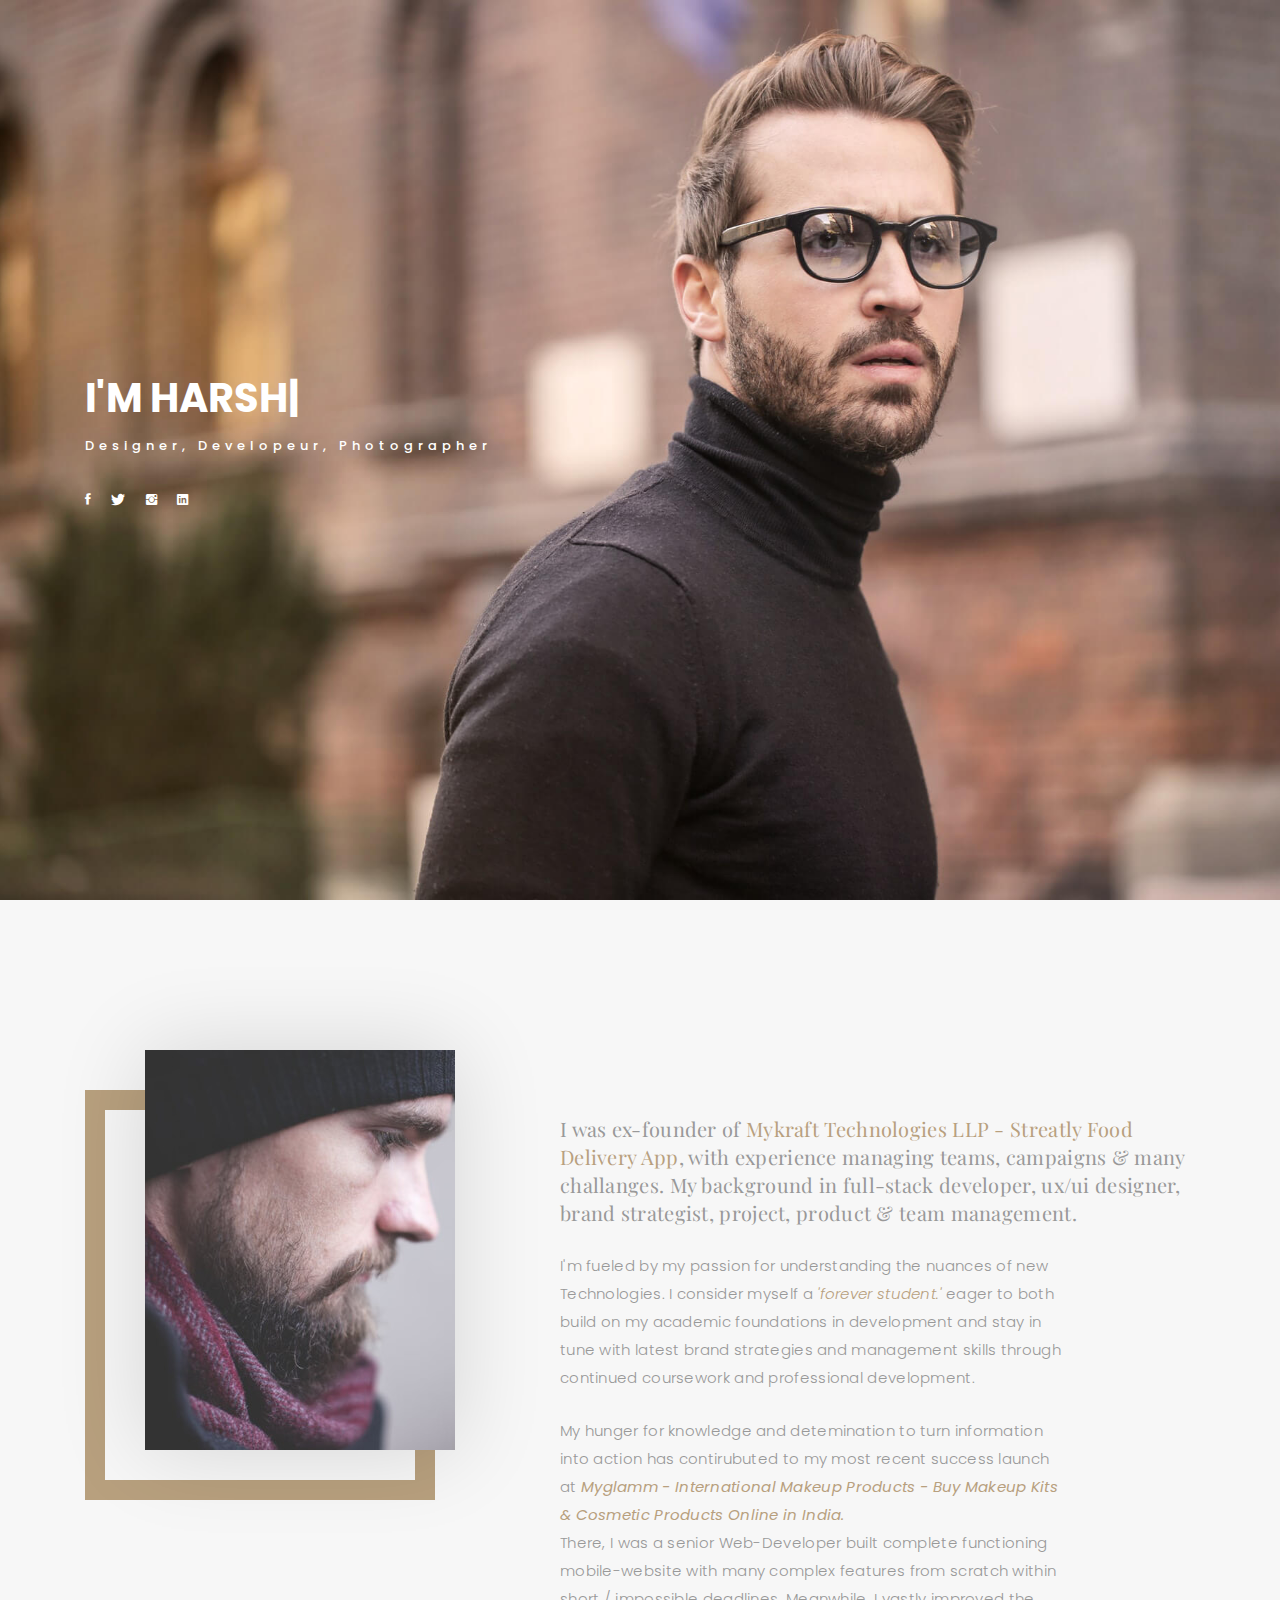
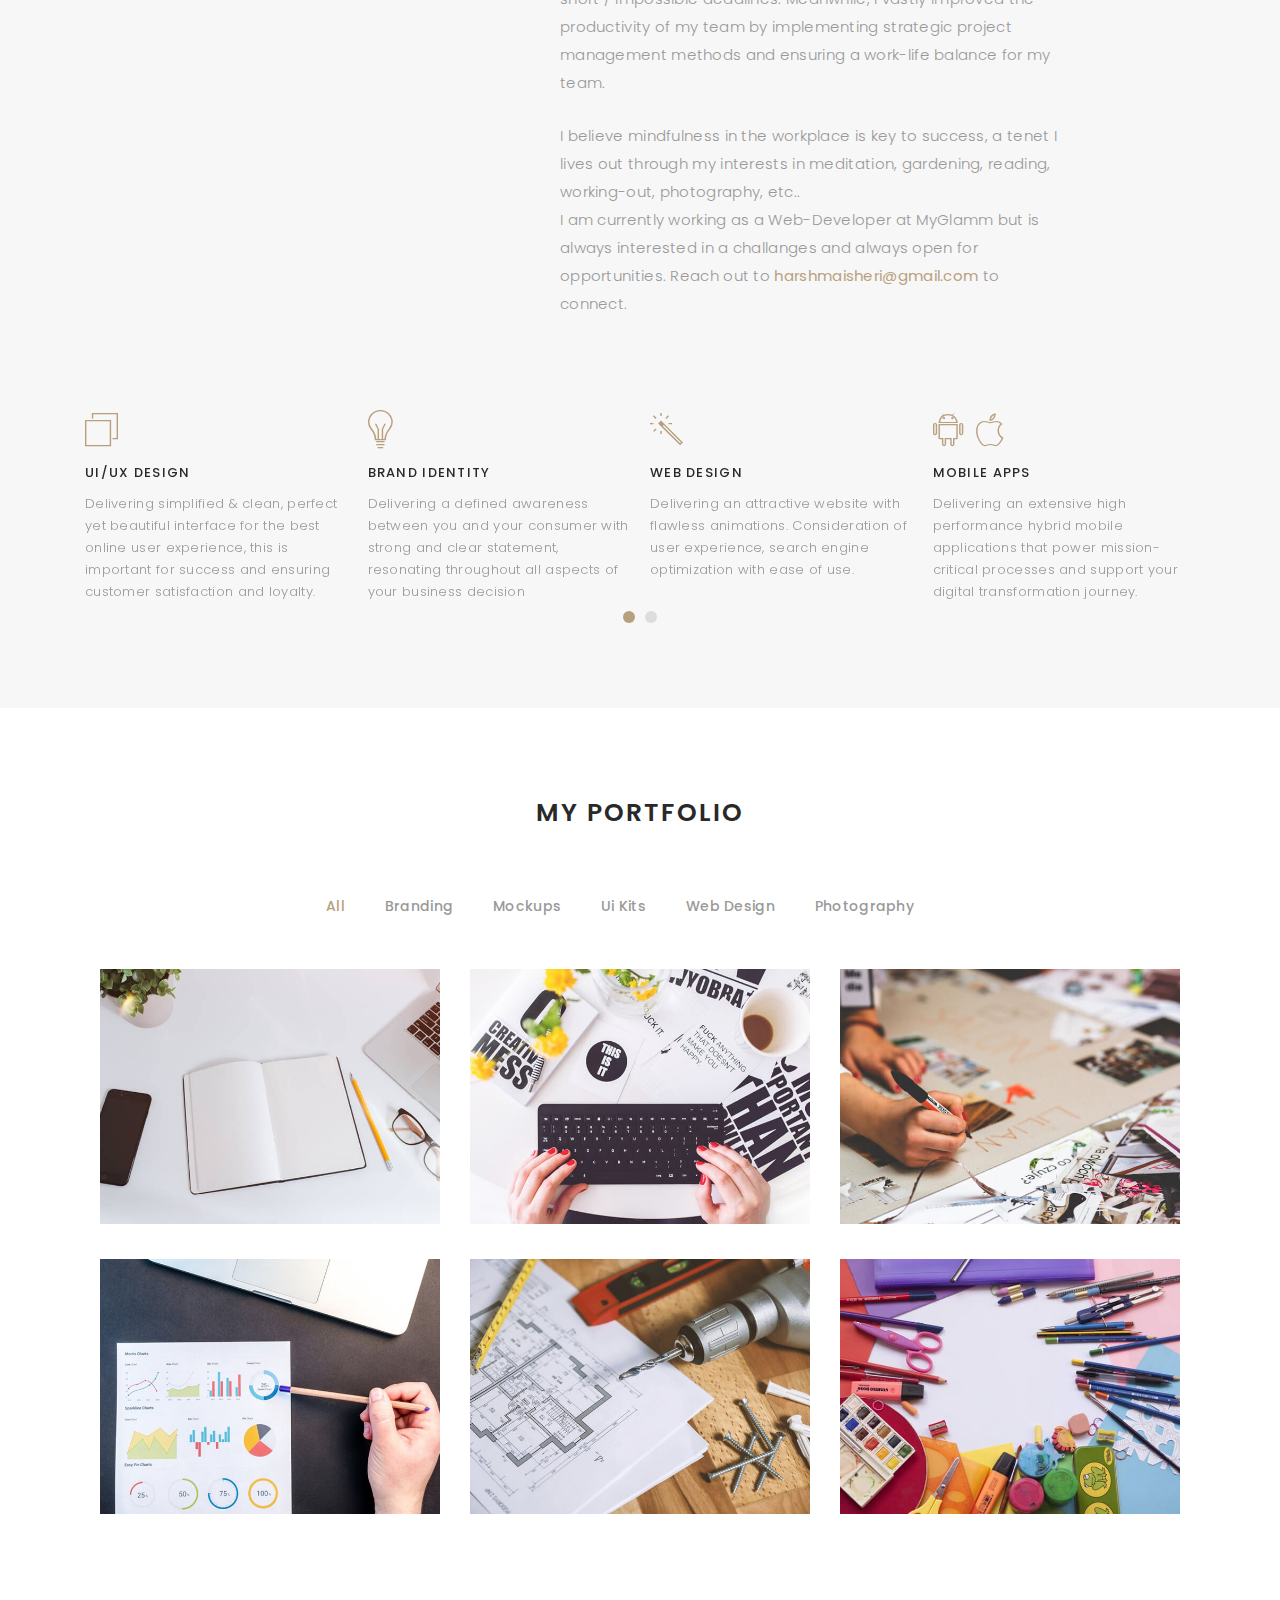
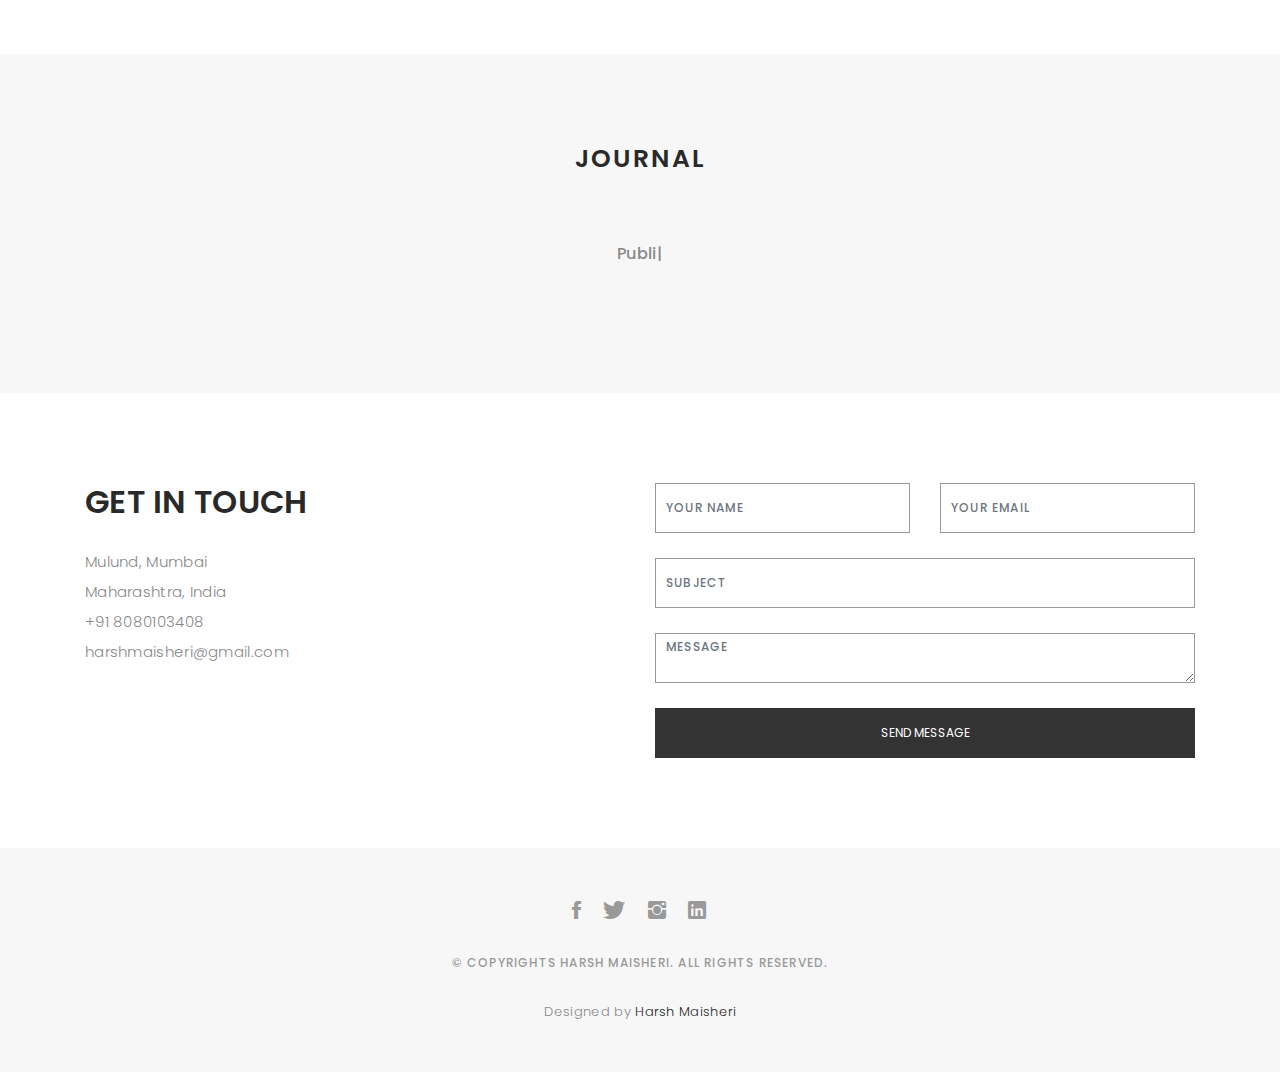
==== index.html @ e329b15a "My Portfolio" ====
<!DOCTYPE html>
<html lang="en">
  <head>
    <!-- meta -->
    <meta charset="utf-8" />
    <meta content="width=device-width, initial-scale=1.0" name="viewport" />

    <title>
      Harsh Maisheri - Entreprenuer, Web Developer, UI/UX Developer, Designer,
      Investor, Reader, Learner
    </title>
    <meta
      content="harsh maisheri, harsh meisheri, maisheri, meisheri, harsh, Streatly, mykraft, streetly, food delivery app, web Developer, Entreprenuer"
      name="keywords"
    />
    <meta content="" name="description" />

    <!-- Google Fonts -->
    <link
      href="https://fonts.googleapis.com/css?family=Poppins:300,300i,400,400i,500,500i,600,600i,700,700i|Playfair+Display:400,400i,700,700i,900,900i"
      rel="stylesheet"
    />

    <!-- Bootstrap CSS File -->
    <link href="lib/bootstrap/css/bootstrap.min.css" rel="stylesheet" />

    <!-- Libraries CSS Files -->
    <link href="lib/ionicons/css/ionicons.min.css" rel="stylesheet" />
    <link href="lib/owlcarousel/assets/owl.carousel.min.css" rel="stylesheet" />
    <link href="lib/magnific-popup/magnific-popup.css" rel="stylesheet" />
    <link href="lib/hover/hover.min.css" rel="stylesheet" />

    <!-- Main Stylesheet File -->
    <link href="css/style.css" rel="stylesheet" />

    <!-- Responsive css -->
    <link href="css/responsive.css" rel="stylesheet" />

    <!-- Favicon -->
    <link rel="shortcut icon" href="images/favicon.png" />
  </head>

  <body>
    <!-- start section navbar -->
    <nav id="main-nav">
      <div class="row">
        <div class="container">
          <div class="logo">
            <a href="index.html"><img src="images/logo.png" alt="logo" /></a>
          </div>

          <div class="responsive">
            <i data-icon="m" class="ion-navicon-round"></i>
          </div>

          <ul class="nav-menu list-unstyled">
            <li><a href="#header" class="smoothScroll">Home</a></li>
            <li><a href="#about" class="smoothScroll">About</a></li>
            <li><a href="#portfolio" class="smoothScroll">Portfolio</a></li>
            <li><a href="#journal" class="smoothScroll">Blog</a></li>
            <li><a href="#contact" class="smoothScroll">Contact</a></li>
          </ul>
        </div>
      </div>
    </nav>
    <!-- End section navbar -->

    <!-- start section header -->
    <div id="header" class="home">
      <div class="container">
        <div class="header-content">
          <h1>I'm <span class="typed"></span></h1>
          <p>designer, developeur, photographer</p>

          <ul class="list-unstyled list-social">
            <li>
              <a href="https://www.facebook.com/harsh.maisheri/"
                ><i class="ion-social-facebook"></i
              ></a>
            </li>
            <li>
              <a href="https://twitter.com/HarshMaisheri"
                ><i class="ion-social-twitter"></i
              ></a>
            </li>
            <li>
              <a href="https://www.instagram.com/harsh.m90/"
                ><i class="ion-social-instagram"></i
              ></a>
            </li>
            <li>
              <a href="https://www.linkedin.com/in/harshmaisheri/"
                ><i class="ion-social-linkedin"></i
              ></a>
            </li>
            <!-- <li>
              <a href="#"><i class="ion-social-upwork"></i></a>
            </li> -->
          </ul>
        </div>
      </div>
    </div>
    <!-- End section header -->

    <!-- start section about us -->
    <div id="about" class="paddsection">
      <div class="container">
        <div class="row justify-content-between">
          <div class="col-lg-4">
            <div class="div-img-bg">
              <div class="about-img">
                <img src="images/me.jpg" class="img-responsive" alt="me" />
              </div>
            </div>
          </div>

          <div class="col-lg-7">
            <div class="about-descr">
              <p class="p-heading">
                I was ex-founder of
                <span style="color: #b8a07e;">
                  Mykraft Technologies LLP - Streatly Food Delivery App</span
                >, with experience managing teams, campaigns & many challanges.
                My background in full-stack developer, ux/ui designer, brand
                strategist, project, product & team management.
              </p>
              <p class="separator">
                I'm fueled by my passion for understanding the nuances of new
                Technologies. I consider myself a
                <em style="color: #b8a07e;">'forever student.'</em> eager to
                both build on my academic foundations in development and stay in
                tune with latest brand strategies and management skills through
                continued coursework and professional development.
              </p>
              <p class="separator">
                My hunger for knowledge and detemination to turn information
                into action has contirubuted to my most recent success launch at
                <b>
                  <em style="color: #b8a07e;">
                    Myglamm - International Makeup Products - Buy Makeup Kits &
                    Cosmetic Products Online in India.
                  </em>
                </b>
                <br />
                There, I was a senior Web-Developer built complete functioning
                mobile-website with many complex features from scratch within
                short / impossible deadlines. Meanwhile, I vastly improved the
                productivity of my team by implementing strategic project
                management methods and ensuring a work-life balance for my team.
              </p>
              <p class="separator">
                I believe mindfulness in the workplace is key to success, a
                tenet I lives out through my interests in meditation, gardening,
                reading, working-out, photography, etc.. <br />I am currently
                working as a Web-Developer at MyGlamm but is always interested
                in a challanges and always open for opportunities. Reach out to
                <b style="color: #b8a07e;">
                  harshmaisheri@gmail.com
                </b>
                to connect.
              </p>
            </div>
          </div>
        </div>
      </div>
    </div>
    <!-- end section about us -->

    <!-- start section services -->
    <div id="services">
      <div class="container">
        <div class="services-carousel owl-theme">
          <div class="services-block">
            <i class="ion-ios-browsers-outline"></i>
            <span>UI/UX DESIGN</span>
            <p class="separator">
              Delivering simplified & clean, perfect yet beautiful interface for
              the best online user experience, this is important for success and
              ensuring customer satisfaction and loyalty.
            </p>
          </div>

          <div class="services-block">
            <i class="ion-ios-lightbulb-outline"></i>
            <span>BRAND IDENTITY</span>
            <p class="separator">
              Delivering a defined awareness between you and your consumer with
              strong and clear statement, resonating throughout all aspects of
              your business decision
            </p>
          </div>

          <div class="services-block">
            <i class="ion-ios-color-wand-outline"></i>
            <span>WEB DESIGN</span>
            <p class="separator">
              Delivering an attractive website with flawless animations.
              Consideration of user experience, search engine optimization with
              ease of use.
            </p>
          </div>

          <div class="services-block">
            <i class="ion-social-android-outline"></i>
            &nbsp;
            <i class="ion-social-apple-outline"></i>
            <span>MOBILE APPS</span>
            <p class="separator">
              Delivering an extensive high performance hybrid mobile
              applications that power mission-critical processes and support
              your digital transformation journey.
            </p>
          </div>

          <div class="services-block">
            <i class="ion-ios-analytics-outline"></i>
            <span>Analytics</span>
            <p class="separator">
              Delivering a rich set of objective data to make better business
              decisions. Guided exploration dashboards highlight potential
              problem areas.
            </p>
          </div>

          <!-- <div class="services-block">
            <i class="ion-ios-camera-outline"></i>
            <span>PHOTOGRAPHY</span>
            <p class="separator">
              To an English person, it will seem like simplified English,told me
              what
            </p>
          </div> -->
        </div>
      </div>
    </div>
    <!-- end section services -->

    <!-- start section portfolio -->
    <div id="portfolio" class="text-center paddsection">
      <div class="container">
        <div class="section-title text-center">
          <h2>My Portfolio</h2>
        </div>
      </div>

      <div class="container">
        <div class="row">
          <div class="col-md-12">
            <div class="portfolio-list">
              <ul class="nav list-unstyled" id="portfolio-flters">
                <li class="filter filter-active" data-filter=".all">all</li>
                <li class="filter" data-filter=".branding">branding</li>
                <li class="filter" data-filter=".mockups">mockups</li>
                <li class="filter" data-filter=".uikits">ui kits</li>
                <li class="filter" data-filter=".webdesign">web design</li>
                <li class="filter" data-filter=".photography">photography</li>
              </ul>
            </div>

            <div class="portfolio-container">
              <div
                class="col-lg-4 col-md-6 portfolio-thumbnail all branding uikits webdesign"
              >
                <a class="popup-img" href="images/portfolio/1.jpg">
                  <img src="images/portfolio/1.jpg" alt="streatly" />
                </a>
              </div>

              <div
                class="col-lg-4 col-md-6 portfolio-thumbnail all mockups uikits photography"
              >
                <a class="popup-img" href="images/portfolio/2.jpg">
                  <img src="images/portfolio/2.jpg" alt="img" />
                </a>
              </div>

              <div
                class="col-lg-4 col-md-6 portfolio-thumbnail all branding webdesig photographyn"
              >
                <a class="popup-img" href="images/portfolio/3.jpg">
                  <img src="images/portfolio/3.jpg" alt="img" />
                </a>
              </div>

              <div
                class="col-lg-4 col-md-6 portfolio-thumbnail all mockups webdesign photography"
              >
                <a class="popup-img" href="images/portfolio/4.jpg">
                  <img src="images/portfolio/4.jpg" alt="img" />
                </a>
              </div>

              <div
                class="col-lg-4 col-md-6 portfolio-thumbnail all branding uikits photography"
              >
                <a class="popup-img" href="images/portfolio/5.jpg">
                  <img src="images/portfolio/5.jpg" alt="img" />
                </a>
              </div>

              <div
                class="col-lg-4 col-md-6 portfolio-thumbnail all mockups uikits webdesign"
              >
                <a class="popup-img" href="images/portfolio/6.jpg">
                  <img src="images/portfolio/6.jpg" alt="img" />
                </a>
              </div>
            </div>
          </div>
        </div>
      </div>
    </div>
    <!-- End section portfolio -->

    <!-- start section journal -->
    <div id="journal" class="text-left paddsection">
      <div class="container">
        <div class="section-title text-center">
          <h2>journal</h2>
        </div>
      </div>

      <div class="container">
        <div class="section-title text-center">
          <h6><span class="typed-1"></span></h6>
        </div>
      </div>
      <!-- <div class="container">
        <div class="journal-block">
          <div class="row">
            <div class="col-lg-4 col-md-6">
              <div class="journal-info">
                <a href="blog-single.html"
                  ><img
                    src="images/blog-post-1.jpg"
                    class="img-responsive"
                    alt="img"
                /></a>

                <div class="journal-txt">
                  <h4>
                    <a href="blog-single.html"
                      >SO LETS MAKE THE MOST IS BEAUTIFUL</a
                    >
                  </h4>
                  <p class="separator">
                    To an English person, it will seem like simplified English
                  </p>
                </div>
              </div>
            </div>

            <div class="col-lg-4 col-md-6">
              <div class="journal-info">
                <a href="blog-single.html"
                  ><img
                    src="images/blog-post-2.jpg"
                    class="img-responsive"
                    alt="img"
                /></a>

                <div class="journal-txt">
                  <h4>
                    <a href="#blog-single.html">WE'RE GONA MAKE DREAMS COMES</a>
                  </h4>
                  <p class="separator">
                    To an English person, it will seem like simplified English
                  </p>
                </div>
              </div>
            </div>

            <div class="col-lg-4 col-md-6">
              <div class="journal-info">
                <a href="blog-single.html"
                  ><img
                    src="images/blog-post-3.jpg"
                    class="img-responsive"
                    alt="img"
                /></a>

                <div class="journal-txt">
                  <h4>
                    <a href="blog-single.html"
                      >NEW LIFE CIVILIZATIONS TO BOLDLY</a
                    >
                  </h4>
                  <p class="separator">
                    To an English person, it will seem like simplified English
                  </p>
                </div>
              </div>
            </div>
          </div>
        </div>
      </div> -->
    </div>
    <!-- End section journal -->

    <!-- start section contact -->
    <div id="contact" class="paddsection">
      <div class="container">
        <div class="contact-block1">
          <div class="row">
            <div class="col-lg-6">
              <div class="contact-contact">
                <h2 class="mb-30">GET IN TOUCH</h2>

                <ul class="contact-details">
                  <li><span>Mulund, Mumbai</span></li>
                  <li><span>Maharashtra, India</span></li>
                  <li><span>+91 8080103408</span></li>
                  <li><span>harshmaisheri@gmail.com</span></li>
                </ul>
              </div>
            </div>

            <div class="col-lg-6">
              <form action="" method="post" role="form" class="contactForm">
                <div class="row">
                  <div id="sendmessage">
                    Your message has been sent. Thank you!
                  </div>
                  <div id="errormessage"></div>

                  <div class="col-lg-6">
                    <div class="form-group contact-block1">
                      <input
                        type="text"
                        name="name"
                        class="form-control"
                        id="name"
                        placeholder="Your Name"
                        data-rule="minlen:4"
                        data-msg="Please enter at least 4 chars"
                      />
                      <div class="validation"></div>
                    </div>
                  </div>

                  <div class="col-lg-6">
                    <div class="form-group">
                      <input
                        type="email"
                        class="form-control"
                        name="email"
                        id="email"
                        placeholder="Your Email"
                        data-rule="email"
                        data-msg="Please enter a valid email"
                      />
                      <div class="validation"></div>
                    </div>
                  </div>

                  <div class="col-lg-12">
                    <div class="form-group">
                      <input
                        type="text"
                        class="form-control"
                        name="subject"
                        id="subject"
                        placeholder="Subject"
                        data-rule="minlen:4"
                        data-msg="Please enter at least 8 chars of subject"
                      />
                      <div class="validation"></div>
                    </div>
                  </div>

                  <div class="col-lg-12">
                    <div class="form-group">
                      <textarea
                        class="form-control"
                        name="message"
                        rows="12"
                        data-rule="required"
                        data-msg="Please write something for us"
                        placeholder="Message"
                      ></textarea>
                      <div class="validation"></div>
                    </div>
                  </div>

                  <div class="col-lg-12">
                    <input
                      type="submit"
                      class="btn btn-defeault btn-send"
                      value="Send message"
                    />
                  </div>
                </div>
              </form>
            </div>
          </div>
        </div>
      </div>
    </div>
    <!-- start section contact -->

    <!-- start section footer -->
    <div id="footer" class="text-center">
      <div class="container">
        <div class="socials-media text-center">
          <ul class="list-unstyled">
            <li>
              <a href="https://www.facebook.com/harsh.maisheri/"
                ><i class="ion-social-facebook"></i
              ></a>
            </li>
            <li>
              <a href="https://twitter.com/HarshMaisheri"
                ><i class="ion-social-twitter"></i
              ></a>
            </li>
            <li>
              <a href="https://www.instagram.com/harsh.m90/"
                ><i class="ion-social-instagram"></i
              ></a>
            </li>
            <li>
              <a href="https://www.linkedin.com/in/harshmaisheri/"
                ><i class="ion-social-linkedin"></i
              ></a>
            </li>
          </ul>
        </div>

        <p>&copy; Copyrights Harsh Maisheri. All rights reserved.</p>

        <div class="credits">Designed by <a href="#">Harsh Maisheri</a></div>
      </div>
    </div>
    <!-- End section footer -->

    <!-- JavaScript Libraries -->
    <script src="lib/jquery/jquery.min.js"></script>
    <script src="lib/jquery/jquery-migrate.min.js"></script>
    <script src="lib/bootstrap/js/bootstrap.bundle.min.js"></script>
    <script src="lib/typed/typed.js"></script>
    <script src="lib/owlcarousel/owl.carousel.min.js"></script>
    <script src="lib/magnific-popup/magnific-popup.min.js"></script>
    <script src="lib/isotope/isotope.pkgd.min.js"></script>

    <!-- Contact Form JavaScript File -->
    <script src="contactform/contactform.js"></script>

    <!-- Template Main Javascript File -->
    <script src="js/main.js"></script>
  </body>
</html>
---- css/style.css ----
/*
  Theme Name: Folio
  Theme URL: https://bootstrapmade.com/folio-bootstrap-portfolio-template/
  Author: BootstrapMade.com
  Author URL: https://bootstrapmade.com
*/

/*  General Styling
/*-----------------------------------------------------------------------------------*/

body {
  background: #ffffff;
  color: #898989;
  font-family: "Poppins", helvetica;
  font-size: 15px;
  font-weight: 300;
  line-height: 20px;
  letter-spacing: 0.02em;
  overflow-x: hidden;
  margin: 0 auto;
  padding: 0;
  -moz-box-sizing: border-box;
  -ms-box-sizing: border-box;
  -o-box-sizing: border-box;
  -webkit-box-sizing: border-box;
  box-sizing: border-box;
}

h1,
h2,
h3,
h4,
h5,
h6 {
  margin: 0;
}

h2 {
  color: #292929;
  font-weight: 600;
}

h4 {
  color: #292929;
  font-size: 14px;
  font-weight: 600;
}

a {
  color: #292929;
  text-decoration: none !important;
  -moz-transition: all 0.5s ease-in-out 0s;
  -ms-transition: all 0.5s ease-in-out 0s;
  -o-transition: all 0.5s ease-in-out 0s;
  -webkit-transition: all 0.5s ease-in-out 0s;
  transition: all 0.5s ease-in-out 0s;
}

a:hover {
  -moz-transition: all 0.5s ease-in-out 0s;
  -ms-transition: all 0.5s ease-in-out 0s;
  -o-transition: all 0.5s ease-in-out 0s;
  -webkit-transition: all 0.5s ease-in-out 0s;
  transition: all 0.5s ease-in-out 0s;
}

a:hover,
a:focus {
  color: #b8a07e;
  text-decoration: underline;
}

nav ul li a {
  padding: 2px 0 0 0;
  position: relative;
  display: block;
  font-size: 12px;
  color: #999999;
  letter-spacing: 0.1em;
  font-weight: 500;
  line-height: 14px;
  text-transform: uppercase;
  -moz-transition: all 0.5s ease-in-out 0s;
  -ms-transition: all 0.5s ease-in-out 0s;
  -o-transition: all 0.5s ease-in-out 0s;
  -webkit-transition: all 0.5s ease-in-out 0s;
  transition: all 0.5s ease-in-out 0s;
}

p {
  margin: 25px 0;
  padding: 0;
  font-size: 15px;
  color: #999999;
  line-height: 28px;
}

::-moz-selection {
  background: #b8a07e;
  color: #fff;
}

::selection {
  background: #b8a07e;
  color: #fff;
}

.btn {
  background: #333;
  border: medium none;
  border-radius: 0;
  color: #fff;
  font-size: 12px;
  height: 50px;
  line-height: 50px;
  padding: 0 30px;
  text-transform: uppercase;
}

.btn:hover,
.btn:focus {
  color: #fff;
}

.padDiv {
  padding: 30px 20px;
}

.section-title {
  margin-bottom: 70px;
}

.section-title h2 {
  font-size: 25px;
  letter-spacing: 2px;
  text-transform: uppercase;
}

.form-control {
  background-color: transparent;
  border: 1px solid #999;
  border-radius: 0;
  color: #999999;
  font-size: 12px;
  font-weight: 500;
  height: 50px;
  letter-spacing: 0.1em;
  padding-left: 10px;
  margin: 0 0 25px 0;
  line-height: 14px;
  text-transform: uppercase;
}

.form-control:focus {
  box-shadow: none;
  outline: 0 none;
}

.paddsection {
  padding-top: 90px;
  padding-bottom: 90px;
}

.paddsections {
  padding-top: 90px;
  padding-bottom: 90px !important;
}

.hvr-shutter-in-horizontal::before {
  background: #333;
}

.hvr-shutter-in-horizontal:hover {
  background: #b8a07e;
}

.mb-30 {
  margin-bottom: 30px;
}

/*-----------------------------------------------------------------------------------*/
/*  Navbar Top
/*-----------------------------------------------------------------------------------*/

nav {
  position: fixed;
  background: #fff;
  z-index: 1000;
  width: 100%;
  padding: 20px;
  display: none;
  -webkit-box-shadow: 0px 2px 92px 0px rgba(0, 0, 0, 0.18);
  -moz-box-shadow: 0px 2px 92px 0px rgba(0, 0, 0, 0.18);
  box-shadow: 0px 2px 92px 0px rgba(0, 0, 0, 0.18);
}

.nav-menu {
  float: right;
  line-height: 32px;
  margin-bottom: 0;
  padding-top: 16px;
}

nav ul li {
  float: left;
  margin-right: 15px;
  font-family: "Poppins", sans-serif;
  font-size: 14px;
  margin-left: 40px;
}

nav ul li a {
  padding: 2px 0 0 0;
  position: relative;
  display: block;
  font-size: 14px;
  color: #999999;
  font-family: "Poppins", helvetica;
  font-weight: 500;
  line-height: 16px;
  text-transform: uppercase;
  letter-spacing: 0.02em;
  text-transform: capitalize;
}

.logo {
  float: left;
}

.logo img {
  width: 100px;
  height: 50px;
}

.responsive {
  display: none;
  font-size: 23px;
}

.active {
  color: #afafaf;
}

/*----------------------------------------------------------------------------------*/
/*  Header
/*-----------------------------------------------------------------------------------*/

#header {
  background: url("../images/home-bg.jpg") repeat scroll center center / cover;
  height: 100vh;
  width: 100%;
}

#header .header-content {
  height: 100vh;
  text-align: left;
  width: 100%;
  display: flex;
  justify-content: center;
  flex-direction: column;
}

.header-content h1 {
  font-size: 40px;
  font-weight: 700;
  margin-bottom: 10px;
  text-transform: uppercase;
  color: #fff;
}

.header-content p {
  font-size: 13px;
  letter-spacing: 5px;
  margin-top: 0;
  margin-bottom: 30px;
  text-transform: capitalize;
  color: #fff;
  font-weight: 500;
}

.header-content .list-social li {
  float: left;
  margin-right: 20px;
}

.header-content .list-social li i {
  color: #fff;
  font-size: 15px;
}

/*-----------------------------------------------------------------------------------*/
/*  Aout-us
/*-----------------------------------------------------------------------------------*/

#about {
  width: 100%;
  height: auto;
  background: #f7f7f7;
  padding-top: 190px;
}

#about .div-img-bg {
  padding-bottom: 30px;
  border: 20px solid #b8a07e;
}

#about .div-img-bg .about-img img {
  width: 100%;
  box-shadow: 0px 0px 85px 0px rgba(0, 0, 0, 0.14);
  margin-top: -60px;
  margin-left: 40px;
  height: 400px;
  object-fit: cover;
}

#about .about-descr .p-heading {
  font-family: "Playfair Display", serif;
  font-size: 20px;
  text-align: left;
}

#about .about-descr .separator {
  max-width: 80%;
  margin-bottom: 0;
  text-align: left;
}

/*-----------------------------------------------------------------------------------*/
/*   Services
/*-----------------------------------------------------------------------------------*/

#services {
  background: #f7f7f7;
  position: relative;
  padding-bottom: 80px;
}

.owl-item {
  float: left;
}
.services-block span {
  margin: 10px 0;
  position: relative;
  font-size: 13px;
  color: #292929;
  letter-spacing: 0.1em;
  font-weight: 500;
  text-transform: uppercase;
  display: block;
}

.services-block .separator {
  margin: 0;
  font-size: 13px;
  line-height: 22px;
}

.services-block i {
  font-size: 44px;
  color: #b8a07e;
  line-height: 44px;
}

.services-carousel .owl-stage-outer {
  overflow: hidden;
}

.services-carousel .owl-dots {
  margin-top: 5px;
  text-align: center;
}

.services-carousel .owl-dot {
  display: inline-block;
  margin: 0 5px;
  width: 12px !important;
  height: 12px !important;
  border-radius: 50%;
  border: 0;
  padding: 0 !important;
  background-color: #ddd;
  cursor: pointer;
}

.services-carousel .owl-dot.active {
  background-color: #b8a07e;
}

.owl-nav {
  display: none;
}

/*-----------------------------------------------------------------------------------*/
/*  Portfolio
/*-----------------------------------------------------------------------------------*/

#portfolio {
  position: relative;
  padding-bottom: 50px;
}

#portfolio .portfolio-list {
  margin-bottom: 50px;
}

#portfolio .portfolio-list .nav {
  display: inline-block;
  margin: 0;
}

#portfolio .portfolio-list .nav li {
  margin: 0 40px 0 0;
  float: left;
  font-size: 14px;
  color: #999999;
  line-height: 16px;
  cursor: pointer;
  font-family: "Poppins", helvetica;
  font-weight: 500;
  letter-spacing: 0.02em;
  text-transform: capitalize;
  -moz-transition: all 0.5s ease-in-out 0s;
  -ms-transition: all 0.5s ease-in-out 0s;
  -o-transition: all 0.5s ease-in-out 0s;
  -webkit-transition: all 0.5s ease-in-out 0s;
  transition: all 0.5s ease-in-out 0s;
}

#portfolio .portfolio-list .nav li:hover,
#portfolio .portfolio-list .nav li.filter-active {
  color: #b8a07e;
  -moz-transition: all 0.5s ease-in-out 0s;
  -ms-transition: all 0.5s ease-in-out 0s;
  -o-transition: all 0.5s ease-in-out 0s;
  -webkit-transition: all 0.5s ease-in-out 0s;
  transition: all 0.5s ease-in-out 0s;
}

#portfolio .portfolio-container {
  display: inline-block;
  margin-bottom: 50px;
  width: 100%;
}

.portfolio-thumbnail {
  margin-bottom: 30px;
  overflow: hidden;
  min-height: 260px;
}

.portfolio-thumbnail img {
  max-width: 100%;
}

/*-----------------------------------------------------------------------------------*/
/*  Journal
/*-----------------------------------------------------------------------------------*/

#journal,
#journal-blog {
  height: auto;
  width: 100%;
  background: #f7f7f7;
  padding-bottom: 60px;
  position: relative;
}

#journal-blog {
  background: #fff;
  padding-bottom: 30px;
}

#journal .journal-block {
  display: inline-block;
  height: auto;
  width: 100%;
}

#journal .journal-block .journal-info {
  position: relative;
}

.journal-block .journal-info img {
  max-width: 100%;
}

.journal-block .journal-info .journal-txt {
  padding: 25px 0px;
  position: relative;
}

.journal-block .journal-info .journal-txt h4 a {
  display: block;
  font-size: 19px;
  line-height: 24px;
  margin: 0 0 13px 0;
  font-weight: 500;
  color: #292929;
  -moz-transition: all 0.5s ease-in-out 0s;
  -ms-transition: all 0.5s ease-in-out 0s;
  -o-transition: all 0.5s ease-in-out 0s;
  -webkit-transition: all 0.5s ease-in-out 0s;
  transition: all 0.5s ease-in-out 0s;
}

.journal-block .journal-info .journal-txt h4 a:hover {
  color: #b8a07e;
  -moz-transition: all 0.5s ease-in-out 0s;
  -ms-transition: all 0.5s ease-in-out 0s;
  -o-transition: all 0.5s ease-in-out 0s;
  -webkit-transition: all 0.5s ease-in-out 0s;
  transition: all 0.5s ease-in-out 0s;
}

.journal-block .journal-info .journal-txt p {
  margin: 0;
  font-size: 14px;
  line-height: 24px;
}

/*-----------------------------------------------------------------------------------*/
/*  Contact
/*-----------------------------------------------------------------------------------*/

#contact {
  height: auto;
  width: 100%;
}

.contact-details {
  list-style: none;
  margin: 0;
  padding: 0;
}

.contact-details li {
  padding-bottom: 10px;
}

#contact input,
#contact textarea {
  width: 100%;
}

#contact #sendmessage {
  color: #18d26e;
  border: 1px solid #18d26e;
  display: none;
  text-align: center;
  padding: 15px;
  font-weight: 600;
  margin: 15px;
}

#contact #errormessage {
  color: red;
  display: none;
  border: 1px solid red;
  text-align: center;
  padding: 15px;
  font-weight: 600;
  margin: 15px;
}

#contact #sendmessage.show,
#contact #errormessage.show,
#contact .show {
  display: block;
}

#contact .validation {
  color: red;
  display: none;
  margin: 0 0 20px;
  font-weight: 400;
  font-size: 13px;
}

/*-----------------------------------------------------------------------------------*/
/*  Footer
/*-----------------------------------------------------------------------------------*/

#footer {
  background: #f7f7f7;
  padding-top: 50px;
  padding-bottom: 50px;
}

#footer .socials-media {
  width: 100%;
}

#footer .socials-media ul {
  display: inline-block;
  float: none;
  margin: 0 0 20px 0;
}

#footer .socials-media ul li {
  float: left;
  margin-left: 10px;
  margin-right: 10px;
}

#footer .socials-media ul li a {
  font-size: 24px;
  color: #999;
  letter-spacing: 0.1em;
  font-weight: 500;
  background: transparent;
  text-transform: uppercase;
  -moz-transition: all 0.5s ease-in-out 0s;
  -ms-transition: all 0.5s ease-in-out 0s;
  -o-transition: all 0.5s ease-in-out 0s;
  -webkit-transition: all 0.5s ease-in-out 0s;
  transition: all 0.5s ease-in-out 0s;
}

#footer .socials-media ul li a:hover {
  color: #b8a07e;
  -moz-transition: all 0.5s ease-in-out 0s;
  -ms-transition: all 0.5s ease-in-out 0s;
  -o-transition: all 0.5s ease-in-out 0s;
  -webkit-transition: all 0.5s ease-in-out 0s;
  transition: all 0.5s ease-in-out 0s;
}

#footer p {
  font-size: 12px;
  letter-spacing: 0.1em;
  font-weight: 500;
  margin-top: 0;
  text-transform: uppercase;
}

.credits {
  font-size: 13px;
}
---- css/responsive.css ----
/** Width between 1200x to 0
 *  ~~~~~~~~~~~~~~~~~~~~~~~~~~~~~~~~~~~~
 */

@media (min-width: 1200px) {

}

/** Width between 992px to 1199px
 *  ~~~~~~~~~~~~~~~~~~~~~~~~~~~~~~~~~~~~
 */

@media (min-width: 992px) and (max-width: 1199px) {
  
}

/** Width between 768px to 991px
 *  ~~~~~~~~~~~~~~~~~~~~~~~~~~~~~~~~~~~~
 */

@media (min-width: 768px) and (max-width: 991px) {
  /* Navbar */
  nav {
    padding: 10px 15px;
  }
  .nav-menu {
    margin-top: 40px;
    display: none;
    float: none;
    width: 100%;
  }
  .nav-menu li {
    float: none;
    width: 100%;
    text-align: center;
    border-top: 1px solid #f7f7f7;
    line-height: 45px;
    margin-left: 0;
    padding-top: 10px;
    padding-bottom: 10px;
  }
  .responsive {
    float: right;
    padding-top: 15px;
    display: block;
  }
  /* About */
  .head-info .header-content .cmaster h1 {
    font-size: 32px;
  }
  #about .div-img-bg {
    padding: 0;
  }
  #about .div-img-bg .about-img img {
    margin-top: 0%;
    margin-left: calc(0% - 0px);
  }
  #about .about-descr .p-heading {
    font-size: 20px;
  }
  #about .about-descr .separator {
    max-width: 100%;
    margin-bottom: 0;
  }
  /* portfolio */
  #portfolio .portfolio-list .nav li {
    float: none;
    margin: 20px;
    display: inline-block;
  }
  /* journal */
  #journal .journal-block .journal-info {
    margin-bottom: 30px;
  }
  /* Contact */
  .contact-contact {
    margin-bottom: 30px;
  }
  /* Footer */
  #footer .socials-media ul li {
    margin-right: 0;
    margin-left: 0;
    float: none;
    display: inline-block;
  }
}

/** Width between 767px to 0
 *  ~~~~~~~~~~~~~~~~~~~~~~~~~~~~~~~~~~~~
 */

@media (max-width: 767px) {
  /* Navbar */
  nav {
    padding: 20px 15px;
  }
  .nav-menu {
    margin-top: 40px;
    display: none;
    float: none;
    width: 100%;
  }
  .nav-menu li {
    float: none;
    width: 100%;
    text-align: center;
    border-top: 1px solid #f7f7f7;
    line-height: 45px;
    margin-left: 0;
    padding-top: 10px;
    padding-bottom: 10px;
  }
  .responsive {
    float: right;
    padding-top: 15px;
    display: block;
  }
  /* About */
  .head-info .header-content h1 {
    font-size: 32px;
  }
  #about .div-img-bg {
    padding: 0;
  }
  #about .div-img-bg .about-img img {
    margin-top: 0%;
    margin-left: calc(0% - 0px);
  }
  #about .about-descr .p-heading {
    font-size: 20px;
  }
  #about .about-descr .separator {
    max-width: 100%;
    margin-bottom: 0;
  }
  /* portfolio */
  #portfolio .portfolio-list .nav li {
    float: none;
    margin: 20px;
    display: inline-block;
  }
  /* journal */
  #journal .journal-block .journal-info {
    margin-bottom: 30px;
  }
  /* Contact */
  .contact-contact {
    margin-bottom: 30px;
  }
  /* Footer */
  #footer .socials-media ul li {
    margin-right: 0;
    margin-left: 0;
    float: none;
    display: inline-block;
  }
}

/** Width between 600px to 0
 *  ~~~~~~~~~~~~~~~~~~~~~~~~~~~~~~~~~~~~
 */

@media (max-width: 600px) {
  /* Navbar */
  nav {
    padding: 20px 15px;
  }
  .nav-menu {
    margin-top: 40px;
    display: none;
    float: none;
    width: 100%;
  }
  .nav-menu li {
    float: none;
    width: 100%;
    text-align: center;
    border-top: 1px solid #f7f7f7;
    line-height: 45px;
    margin-left: 0;
    padding-top: 10px;
    padding-bottom: 10px;
  }
  .responsive {
    float: right;
    padding-top: 15px;
    display: block;
  }
  /* About */
  .head-info .header-content h1 {
    font-size: 32px;
  }
  #about .div-img-bg {
    padding: 0;
  }
  #about .div-img-bg .about-img img {
    margin-top: 0%;
    margin-left: calc(0% - 0px);
  }
  #about .about-descr .p-heading {
    font-size: 20px;
  }
  #about .about-descr .separator {
    max-width: 100%;
    margin-bottom: 0;
  }
  /* portfolio */
  #portfolio .portfolio-list .nav li {
    float: none;
    margin: 10px;
    display: inline-block;
  }
  /* journal */
  #journal .journal-block .journal-info {
    margin-bottom: 30px;
  }
  /* Contact */
  .contact-contact {
    margin-bottom: 30px;
  }
  /* Footer */
  #footer .socials-media ul li {
    margin-right: 0;
    margin-left: 0;
    float: none;
    display: inline-block;
  }
}

/** Width between 480px to 0
 *  ~~~~~~~~~~~~~~~~~~~~~~~~~~~~~~~~~~~~
 */

@media (max-width: 480px) {
  /* Navbar */
  nav {
    padding: 20px 15px;
  }
  .nav-menu {
    margin-top: 40px;
    display: none;
    float: none;
    width: 100%;
  }
  .nav-menu li {
    float: none;
    width: 100%;
    text-align: center;
    border-top: 1px solid #f7f7f7;
    line-height: 45px;
    margin-left: 0;
    padding-top: 10px;
    padding-bottom: 10px;
  }
  .responsive {
    float: right;
    padding-top: 15px;
    display: block;
  }
  /* About */
  .head-info .header-content h1 {
    font-size: 32px;
  }
  #about .div-img-bg {
    padding: 0;
  }
  #about .div-img-bg .about-img img {
    margin-top: 0%;
    margin-left: calc(0% - 0px);
  }
  #about .about-descr .p-heading {
    font-size: 20px;
  }
  #about .about-descr .separator {
    max-width: 100%;
    margin-bottom: 0;
  }
  /* portfolio */
  #portfolio .portfolio-list .nav li {
    float: none;
    margin: 20px;
  }
  /* journal */
  #journal .journal-block .journal-info {
    margin-bottom: 30px;
  }
  /* Contact */
  .contact-contact {
    margin-bottom: 30px;
  }
  /* Footer */
  #footer .socials-media ul li {
    margin-right: 0;
    margin-left: 0;
    float: none;
    display: inline-block;
  }
}

/** Width between 320px to 0
 *  ~~~~~~~~~~~~~~~~~~~~~~~~~~~~~~~~~~~~
 */

@media (max-width: 320px) {
  /* Navbar */
  nav {
    padding: 20px 15px;
  }
  .nav-menu {
    margin-top: 40px;
    display: none;
    float: none;
    width: 100%;
  }
  .nav-menu li {
    float: none;
    width: 100%;
    text-align: center;
    border-top: 1px solid #f7f7f7;
    line-height: 45px;
    margin-left: 0;
    padding-top: 10px;
    padding-bottom: 10px;
  }
  .responsive {
    float: right;
    padding-top: 15px;
    display: block;
  }
  /* About */
  .head-info .header-content h1 {
    font-size: 32px;
  }
  #about .div-img-bg {
    padding: 0;
  }
  #about .div-img-bg .about-img img {
    margin-top: 0%;
    margin-left: calc(0% - 0px);
  }
  #about .about-descr .p-heading {
    font-size: 20px;
  }
  #about .about-descr .separator {
    max-width: 100%;
    margin-bottom: 0;
  }
  /* portfolio */
  #portfolio .portfolio-list .nav li {
    float: none;
    margin: 20px;
  }
  /* journal */
  #journal .journal-block .journal-info {
    margin-bottom: 30px;
  }
  /* Contact */
  .contact-contact {
    margin-bottom: 30px;
  }
  /* Footer */
  #footer .socials-media ul li {
    margin-right: 0;
    margin-left: 0;
    float: none;
    display: inline-block;
  }
  /* Single page */
  .entry-comments-body span {
    display: inline-block;
    margin-right: 0;
  }
}
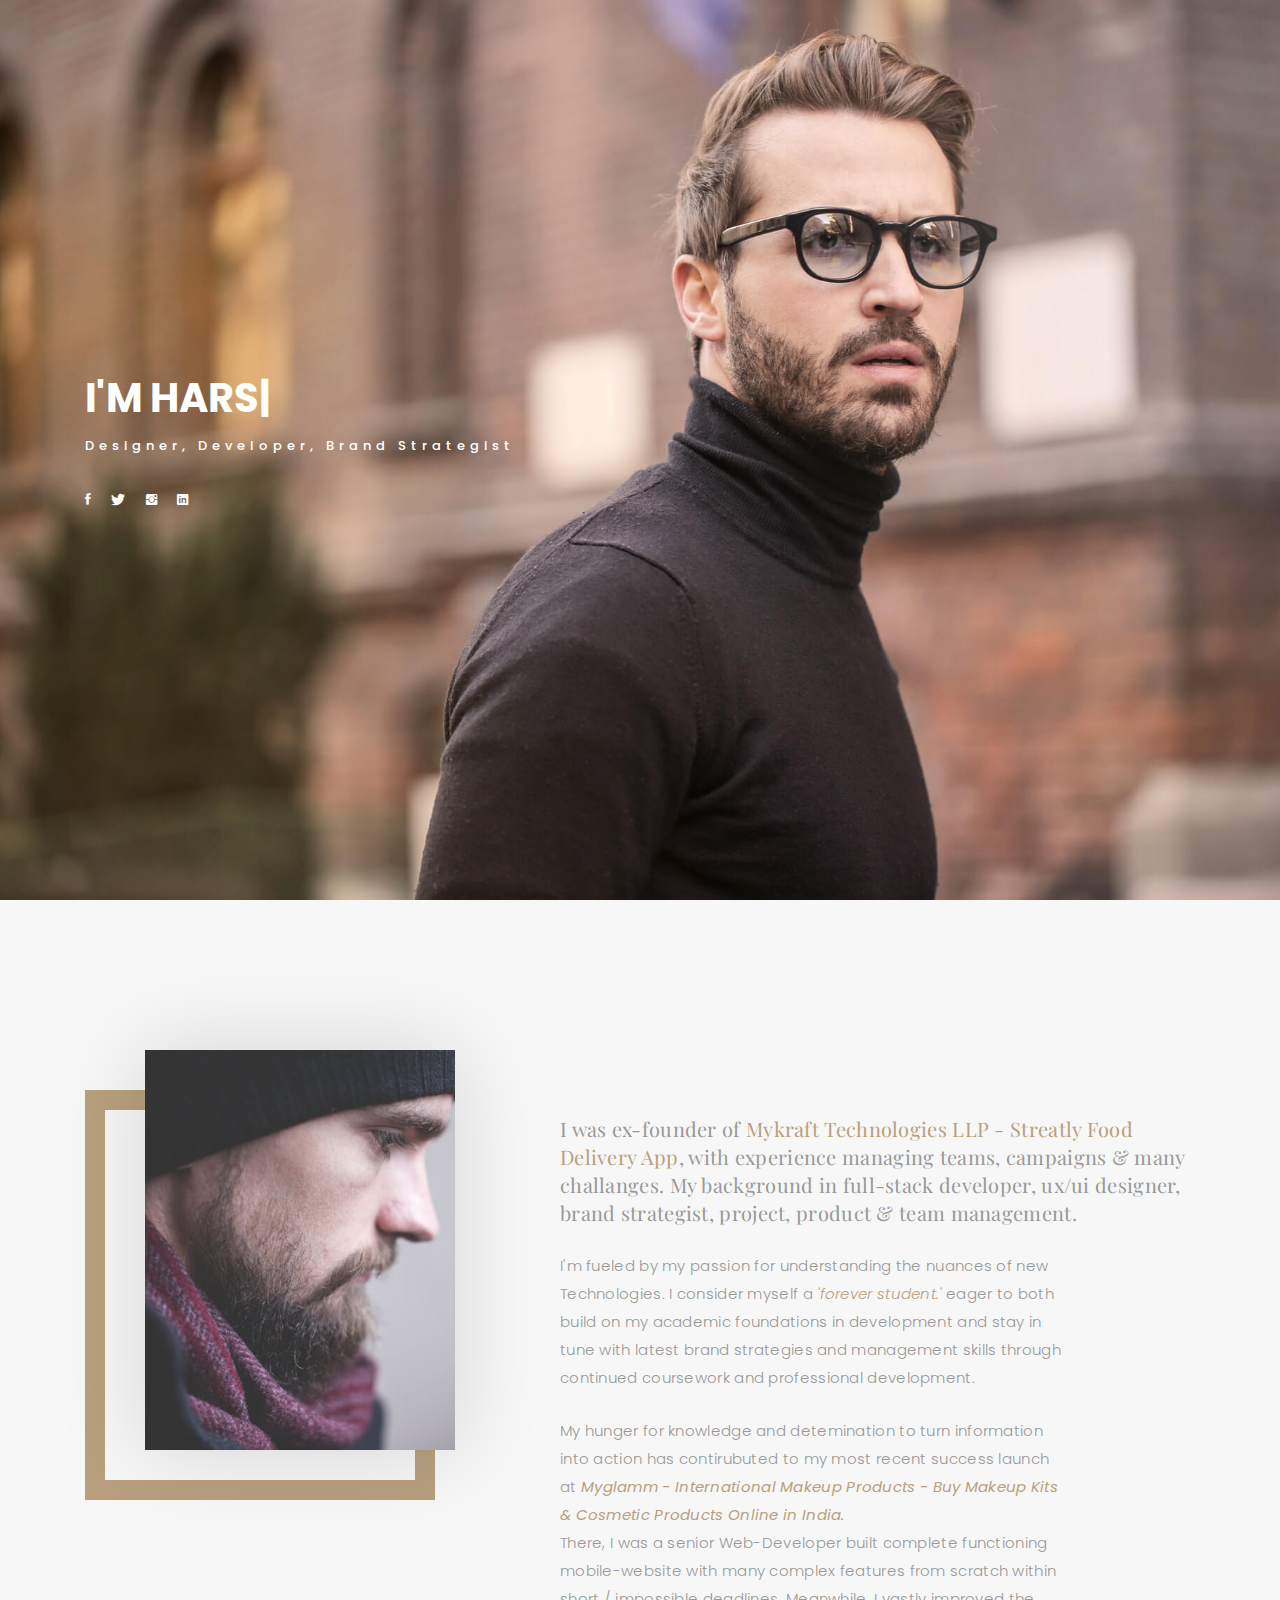
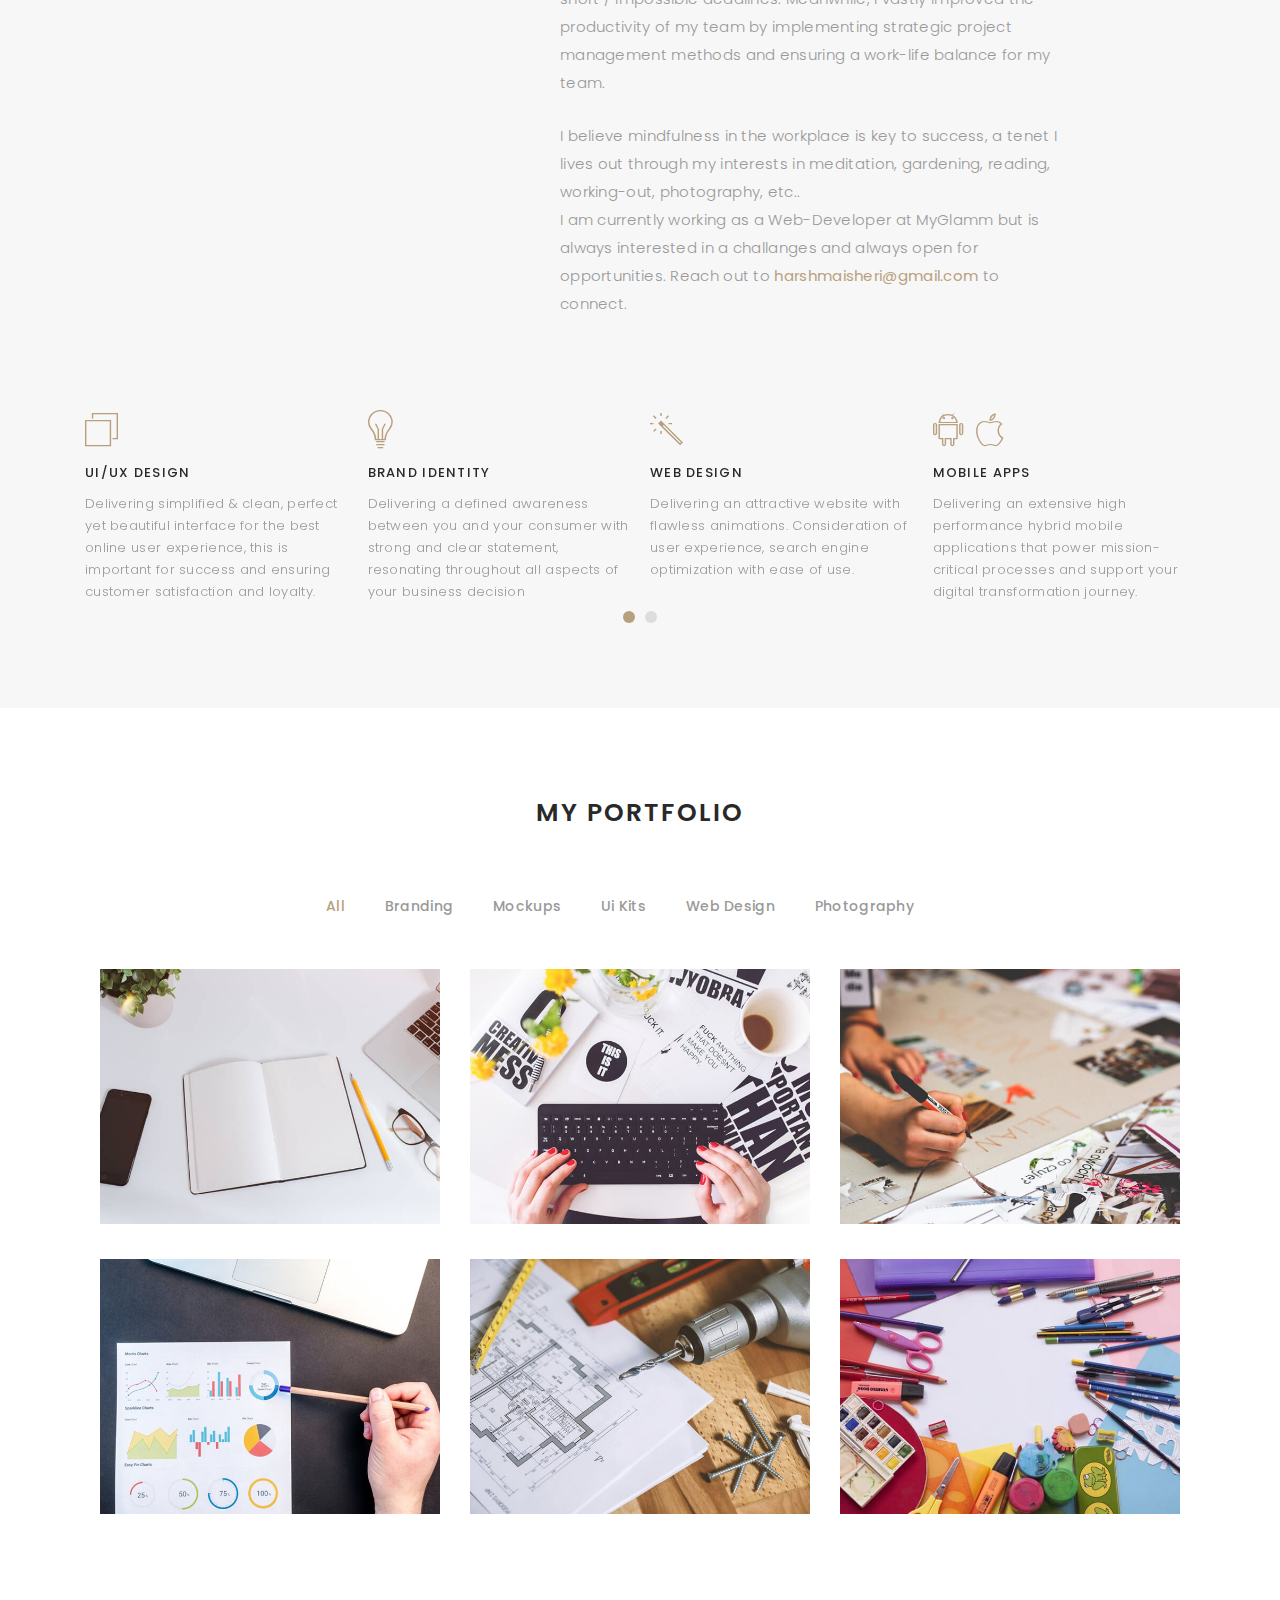
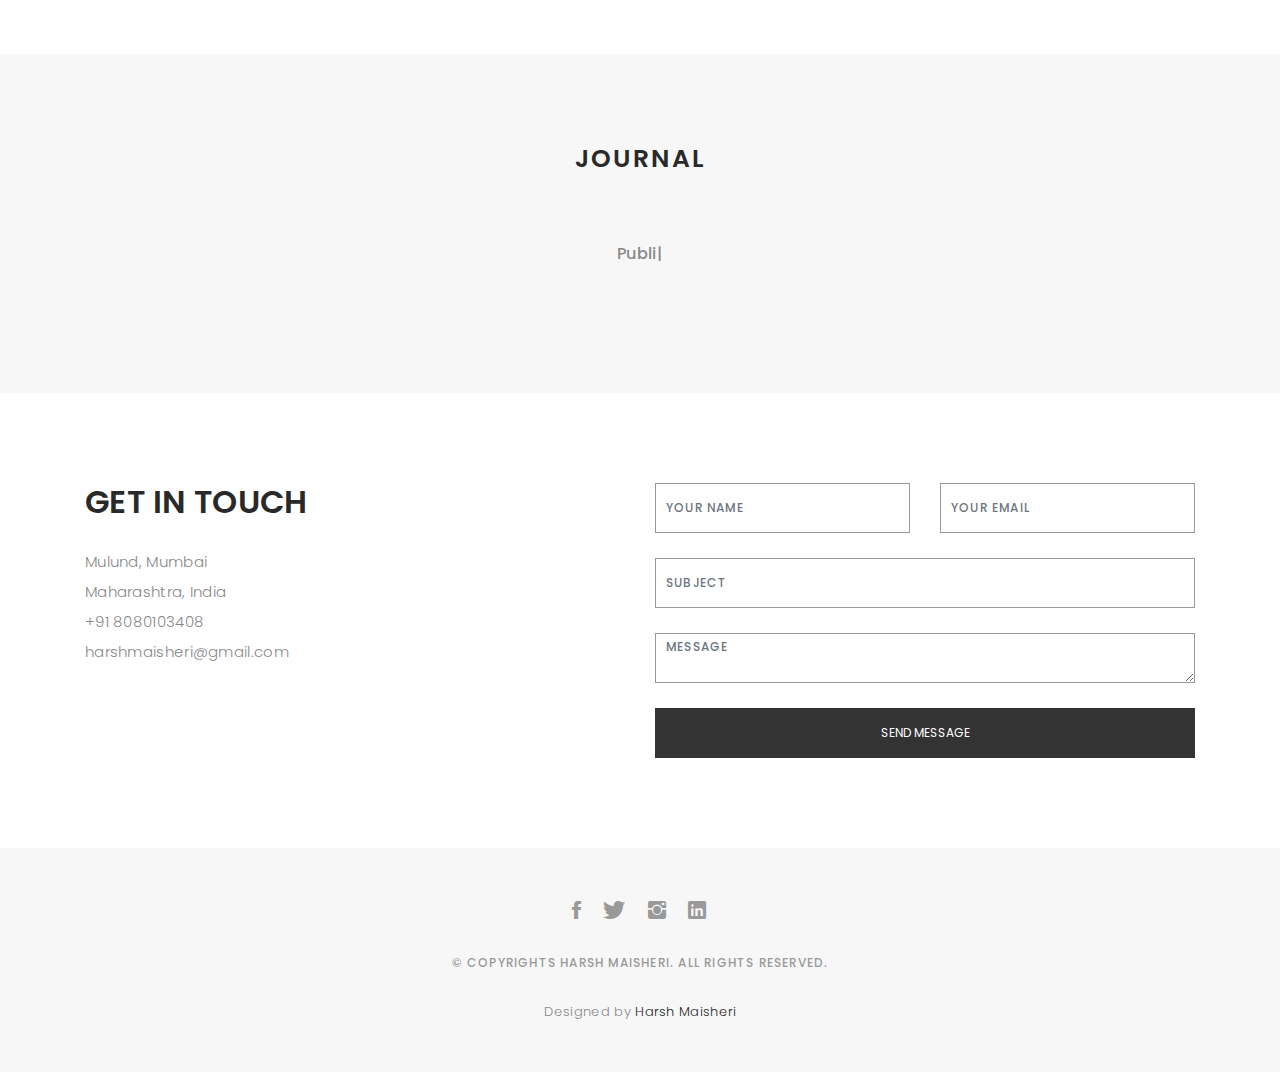
==== commit efd62267: "fix: meta keywords, title" ====
--- a/index.html
+++ b/index.html
@@ -6,11 +6,11 @@
     <meta content="width=device-width, initial-scale=1.0" name="viewport" />
 
     <title>
-      Harsh Maisheri - Entreprenuer, Web Developer, UI/UX Developer, Designer,
-      Investor, Reader, Learner
+      Harsh Maisheri - Entreprenuer, Web Developer, UI/UX Designer, Brand
+      Strategist Investor, Reader, Learner
     </title>
     <meta
-      content="harsh maisheri, harsh meisheri, maisheri, meisheri, harsh, Streatly, mykraft, streetly, food delivery app, web Developer, Entreprenuer"
+      content="harsh maisheri, harsh meisheri, maisheri, meisheri, harsh, Streatly, mykraft, streetly, food delivery app, web Developer, Entreprenuer, UI, Ux, ui/ux designer, designer, freelancer, javascript developer, Start up"
       name="keywords"
     />
     <meta content="" name="description" />
@@ -70,7 +70,7 @@
       <div class="container">
         <div class="header-content">
           <h1>I'm <span class="typed"></span></h1>
-          <p>designer, developeur, photographer</p>
+          <p>designer, developer, brand strategist</p>
 
           <ul class="list-unstyled list-social">
             <li>
